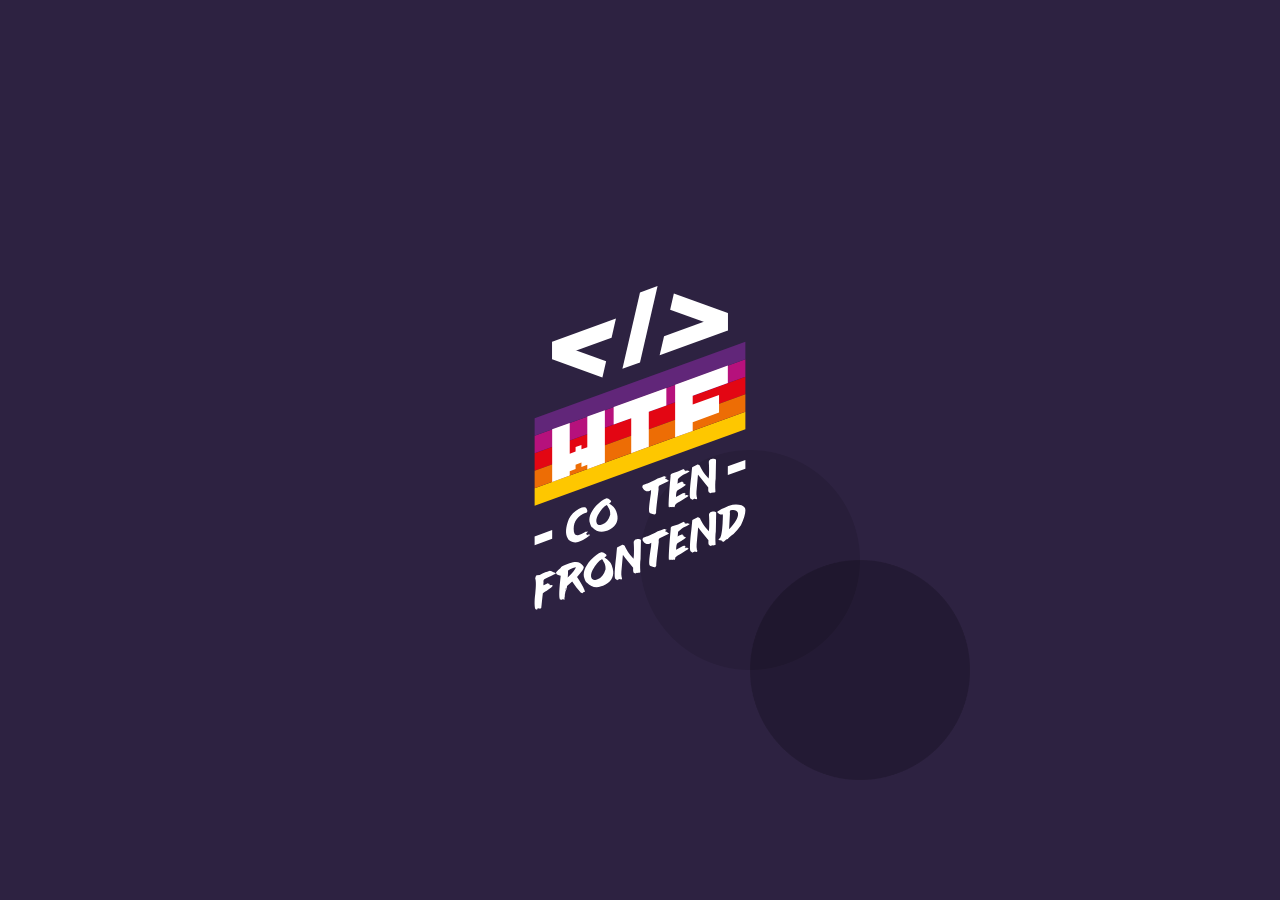
==== index.html @ ed222a89 "Updates" ====
<!doctype html><html lang="en"><head><meta charset="UTF-8"/><meta name="viewport" content="width=device-width,initial-scale=1"/><title>WTF: Webpack starter kit</title><meta name="description" content="Your project description"/><meta property="og:title" content=""/><meta property="og:description" content=""/><meta property="og:url" content=""/><meta property="og:image" content="https://maciejkorsan.com/wtf-gulp-starter/assets/img/cover.png"/><link rel="manifest" href="manifest.json"/><link rel="apple-touch-icon" sizes="180x180" href="pwa/apple-icon-180.png"/><link rel="apple-touch-icon" sizes="167x167" href="pwa/apple-icon-167.png"/><link rel="apple-touch-icon" sizes="152x152" href="pwa/apple-icon-152.png"/><link rel="apple-touch-icon" sizes="120x120" href="pwa/apple-icon-120.png"/><meta name="apple-mobile-web-app-capable" content="yes"/><link rel="apple-touch-startup-image" href="pwa/apple-splash-2048-2732.png" media="(device-width: 1024px) and (device-height: 1366px) and (-webkit-device-pixel-ratio: 2) and (orientation: portrait)"/><link rel="apple-touch-startup-image" href="pwa/apple-splash-2732-2048.png" media="(device-width: 1024px) and (device-height: 1366px) and (-webkit-device-pixel-ratio: 2) and (orientation: landscape)"/><link rel="apple-touch-startup-image" href="pwa/apple-splash-1668-2388.png" media="(device-width: 834px) and (device-height: 1194px) and (-webkit-device-pixel-ratio: 2) and (orientation: portrait)"/><link rel="apple-touch-startup-image" href="pwa/apple-splash-2388-1668.png" media="(device-width: 834px) and (device-height: 1194px) and (-webkit-device-pixel-ratio: 2) and (orientation: landscape)"/><link rel="apple-touch-startup-image" href="pwa/apple-splash-1668-2224.png" media="(device-width: 834px) and (device-height: 1112px) and (-webkit-device-pixel-ratio: 2) and (orientation: portrait)"/><link rel="apple-touch-startup-image" href="pwa/apple-splash-2224-1668.png" media="(device-width: 834px) and (device-height: 1112px) and (-webkit-device-pixel-ratio: 2) and (orientation: landscape)"/><link rel="apple-touch-startup-image" href="pwa/apple-splash-1536-2048.png" media="(device-width: 768px) and (device-height: 1024px) and (-webkit-device-pixel-ratio: 2) and (orientation: portrait)"/><link rel="apple-touch-startup-image" href="pwa/apple-splash-2048-1536.png" media="(device-width: 768px) and (device-height: 1024px) and (-webkit-device-pixel-ratio: 2) and (orientation: landscape)"/><link rel="apple-touch-startup-image" href="pwa/apple-splash-1242-2688.png" media="(device-width: 414px) and (device-height: 896px) and (-webkit-device-pixel-ratio: 3) and (orientation: portrait)"/><link rel="apple-touch-startup-image" href="pwa/apple-splash-2688-1242.png" media="(device-width: 414px) and (device-height: 896px) and (-webkit-device-pixel-ratio: 3) and (orientation: landscape)"/><link rel="apple-touch-startup-image" href="pwa/apple-splash-1125-2436.png" media="(device-width: 375px) and (device-height: 812px) and (-webkit-device-pixel-ratio: 3) and (orientation: portrait)"/><link rel="apple-touch-startup-image" href="pwa/apple-splash-2436-1125.png" media="(device-width: 375px) and (device-height: 812px) and (-webkit-device-pixel-ratio: 3) and (orientation: landscape)"/><link rel="apple-touch-startup-image" href="pwa/apple-splash-828-1792.png" media="(device-width: 414px) and (device-height: 896px) and (-webkit-device-pixel-ratio: 2) and (orientation: portrait)"/><link rel="apple-touch-startup-image" href="pwa/apple-splash-1792-828.png" media="(device-width: 414px) and (device-height: 896px) and (-webkit-device-pixel-ratio: 2) and (orientation: landscape)"/><link rel="apple-touch-startup-image" href="pwa/apple-splash-1242-2208.png" media="(device-width: 414px) and (device-height: 736px) and (-webkit-device-pixel-ratio: 3) and (orientation: portrait)"/><link rel="apple-touch-startup-image" href="pwa/apple-splash-2208-1242.png" media="(device-width: 414px) and (device-height: 736px) and (-webkit-device-pixel-ratio: 3) and (orientation: landscape)"/><link rel="apple-touch-startup-image" href="pwa/apple-splash-750-1334.png" media="(device-width: 375px) and (device-height: 667px) and (-webkit-device-pixel-ratio: 2) and (orientation: portrait)"/><link rel="apple-touch-startup-image" href="pwa/apple-splash-1334-750.png" media="(device-width: 375px) and (device-height: 667px) and (-webkit-device-pixel-ratio: 2) and (orientation: landscape)"/><link rel="apple-touch-startup-image" href="pwa/apple-splash-640-1136.png" media="(device-width: 320px) and (device-height: 568px) and (-webkit-device-pixel-ratio: 2) and (orientation: portrait)"/><link rel="apple-touch-startup-image" href="pwa/apple-splash-1136-640.png" media="(device-width: 320px) and (device-height: 568px) and (-webkit-device-pixel-ratio: 2) and (orientation: landscape)"/><link href="index.a3be46e7.css" rel="stylesheet"></head><body><div class="hello"><img class="hello__logo" src="img/logo.da3a9100.svg" alt="WTF "/> <span class="hello__circles"></span></div><script src="index.a3be46e7.js"></script></body></html>
---- index.a3be46e7.css ----
/*! normalize.css v8.0.1 | MIT License | github.com/necolas/normalize.css */html{line-height:1.15;-webkit-text-size-adjust:100%}body{margin:0}main{display:block}h1{font-size:2em;margin:.67em 0}hr{box-sizing:content-box;height:0;overflow:visible}pre{font-family:monospace,monospace;font-size:1em}a{background-color:transparent}abbr[title]{border-bottom:none;text-decoration:underline;text-decoration:underline dotted}b,strong{font-weight:bolder}code,kbd,samp{font-family:monospace,monospace;font-size:1em}small{font-size:80%}sub,sup{font-size:75%;line-height:0;position:relative;vertical-align:baseline}sub{bottom:-.25em}sup{top:-.5em}img{border-style:none}button,input,optgroup,select,textarea{font-family:inherit;font-size:100%;line-height:1.15;margin:0}button,input{overflow:visible}button,select{text-transform:none}[type=button],[type=reset],[type=submit],button{-webkit-appearance:button}[type=button]::-moz-focus-inner,[type=reset]::-moz-focus-inner,[type=submit]::-moz-focus-inner,button::-moz-focus-inner{border-style:none;padding:0}[type=button]:-moz-focusring,[type=reset]:-moz-focusring,[type=submit]:-moz-focusring,button:-moz-focusring{outline:1px dotted ButtonText}fieldset{padding:.35em .75em .625em}legend{box-sizing:border-box;color:inherit;display:table;max-width:100%;padding:0;white-space:normal}progress{vertical-align:baseline}textarea{overflow:auto}[type=checkbox],[type=radio]{box-sizing:border-box;padding:0}[type=number]::-webkit-inner-spin-button,[type=number]::-webkit-outer-spin-button{height:auto}[type=search]{-webkit-appearance:textfield;outline-offset:-2px}[type=search]::-webkit-search-decoration{-webkit-appearance:none}::-webkit-file-upload-button{-webkit-appearance:button;font:inherit}details{display:block}summary{display:list-item}[hidden],template{display:none}@-webkit-keyframes circles{0%{transform:translate(-50%,-50%) scale(1)}20%{transform:translate(-50%,-50%) scale(1.5)}30%{transform:translate(-50%,-50%) scale(.8)}70%{transform:translate(-50%,-50%) scale(1.9)}to{transform:translate(-50%,-50%) scale(1)}}@keyframes circles{0%{transform:translate(-50%,-50%) scale(1)}20%{transform:translate(-50%,-50%) scale(1.5)}30%{transform:translate(-50%,-50%) scale(.8)}70%{transform:translate(-50%,-50%) scale(1.9)}to{transform:translate(-50%,-50%) scale(1)}}.hello{position:relative;z-index:0}.hello__logo{position:relative;z-index:2020}.hello__circles{position:absolute;top:50%;left:50%;will-change:transform;width:220px;height:220px;background:rgba(0,0,0,.1);border-radius:50%;-webkit-animation:circles 20s ease-in infinite;animation:circles 20s ease-in infinite}.hello__circles:after{-webkit-animation:circles 17s ease-out infinite;animation:circles 17s ease-out infinite}.hello__circles:after,.hello__circles:before{position:absolute;top:50%;left:50%;will-change:transform;width:220px;height:220px;background:rgba(0,0,0,.1);border-radius:50%;content:"";display:block;z-index:1}.hello__circles:before{-webkit-animation:circles 20s ease-in infinite;animation:circles 20s ease-in infinite}body{background:#2d2241;color:#fff;display:flex;align-items:center;justify-content:center;min-height:100vh}
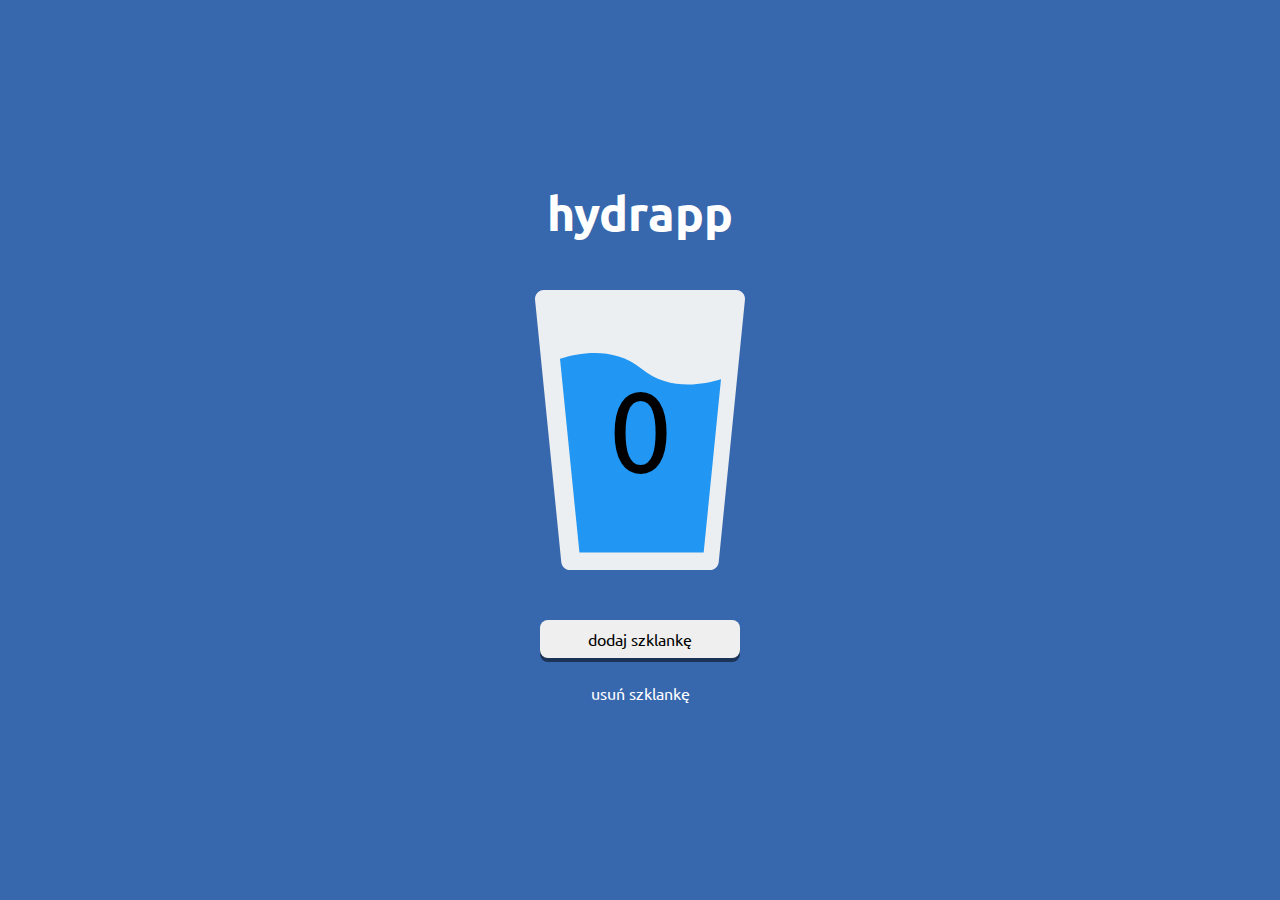
==== commit 830cddc9: "Updates" ====
--- a/index.html
+++ b/index.html
@@ -1 +1 @@
-<!doctype html><html lang="en"><head><meta charset="UTF-8"/><meta name="viewport" content="width=device-width,initial-scale=1"/><title>WTF: Webpack starter kit</title><meta name="description" content="Your project description"/><meta property="og:title" content=""/><meta property="og:description" content=""/><meta property="og:url" content=""/><meta property="og:image" content="https://maciejkorsan.com/wtf-gulp-starter/assets/img/cover.png"/><link rel="manifest" href="manifest.json"/><link rel="apple-touch-icon" sizes="180x180" href="pwa/apple-icon-180.png"/><link rel="apple-touch-icon" sizes="167x167" href="pwa/apple-icon-167.png"/><link rel="apple-touch-icon" sizes="152x152" href="pwa/apple-icon-152.png"/><link rel="apple-touch-icon" sizes="120x120" href="pwa/apple-icon-120.png"/><meta name="apple-mobile-web-app-capable" content="yes"/><link rel="apple-touch-startup-image" href="pwa/apple-splash-2048-2732.png" media="(device-width: 1024px) and (device-height: 1366px) and (-webkit-device-pixel-ratio: 2) and (orientation: portrait)"/><link rel="apple-touch-startup-image" href="pwa/apple-splash-2732-2048.png" media="(device-width: 1024px) and (device-height: 1366px) and (-webkit-device-pixel-ratio: 2) and (orientation: landscape)"/><link rel="apple-touch-startup-image" href="pwa/apple-splash-1668-2388.png" media="(device-width: 834px) and (device-height: 1194px) and (-webkit-device-pixel-ratio: 2) and (orientation: portrait)"/><link rel="apple-touch-startup-image" href="pwa/apple-splash-2388-1668.png" media="(device-width: 834px) and (device-height: 1194px) and (-webkit-device-pixel-ratio: 2) and (orientation: landscape)"/><link rel="apple-touch-startup-image" href="pwa/apple-splash-1668-2224.png" media="(device-width: 834px) and (device-height: 1112px) and (-webkit-device-pixel-ratio: 2) and (orientation: portrait)"/><link rel="apple-touch-startup-image" href="pwa/apple-splash-2224-1668.png" media="(device-width: 834px) and (device-height: 1112px) and (-webkit-device-pixel-ratio: 2) and (orientation: landscape)"/><link rel="apple-touch-startup-image" href="pwa/apple-splash-1536-2048.png" media="(device-width: 768px) and (device-height: 1024px) and (-webkit-device-pixel-ratio: 2) and (orientation: portrait)"/><link rel="apple-touch-startup-image" href="pwa/apple-splash-2048-1536.png" media="(device-width: 768px) and (device-height: 1024px) and (-webkit-device-pixel-ratio: 2) and (orientation: landscape)"/><link rel="apple-touch-startup-image" href="pwa/apple-splash-1242-2688.png" media="(device-width: 414px) and (device-height: 896px) and (-webkit-device-pixel-ratio: 3) and (orientation: portrait)"/><link rel="apple-touch-startup-image" href="pwa/apple-splash-2688-1242.png" media="(device-width: 414px) and (device-height: 896px) and (-webkit-device-pixel-ratio: 3) and (orientation: landscape)"/><link rel="apple-touch-startup-image" href="pwa/apple-splash-1125-2436.png" media="(device-width: 375px) and (device-height: 812px) and (-webkit-device-pixel-ratio: 3) and (orientation: portrait)"/><link rel="apple-touch-startup-image" href="pwa/apple-splash-2436-1125.png" media="(device-width: 375px) and (device-height: 812px) and (-webkit-device-pixel-ratio: 3) and (orientation: landscape)"/><link rel="apple-touch-startup-image" href="pwa/apple-splash-828-1792.png" media="(device-width: 414px) and (device-height: 896px) and (-webkit-device-pixel-ratio: 2) and (orientation: portrait)"/><link rel="apple-touch-startup-image" href="pwa/apple-splash-1792-828.png" media="(device-width: 414px) and (device-height: 896px) and (-webkit-device-pixel-ratio: 2) and (orientation: landscape)"/><link rel="apple-touch-startup-image" href="pwa/apple-splash-1242-2208.png" media="(device-width: 414px) and (device-height: 736px) and (-webkit-device-pixel-ratio: 3) and (orientation: portrait)"/><link rel="apple-touch-startup-image" href="pwa/apple-splash-2208-1242.png" media="(device-width: 414px) and (device-height: 736px) and (-webkit-device-pixel-ratio: 3) and (orientation: landscape)"/><link rel="apple-touch-startup-image" href="pwa/apple-splash-750-1334.png" media="(device-width: 375px) and (device-height: 667px) and (-webkit-device-pixel-ratio: 2) and (orientation: portrait)"/><link rel="apple-touch-startup-image" href="pwa/apple-splash-1334-750.png" media="(device-width: 375px) and (device-height: 667px) and (-webkit-device-pixel-ratio: 2) and (orientation: landscape)"/><link rel="apple-touch-startup-image" href="pwa/apple-splash-640-1136.png" media="(device-width: 320px) and (device-height: 568px) and (-webkit-device-pixel-ratio: 2) and (orientation: portrait)"/><link rel="apple-touch-startup-image" href="pwa/apple-splash-1136-640.png" media="(device-width: 320px) and (device-height: 568px) and (-webkit-device-pixel-ratio: 2) and (orientation: landscape)"/><link href="index.a3be46e7.css" rel="stylesheet"></head><body><div class="hello"><img class="hello__logo" src="img/logo.da3a9100.svg" alt="WTF "/> <span class="hello__circles"></span></div><script src="index.a3be46e7.js"></script></body></html>+<!doctype html><html lang="en"><head><meta charset="UTF-8"><meta name="viewport" content="width=device-width,initial-scale=1"><title>Hydrapp</title><meta name="description" content="App that can count your drinked water"><meta property="og:title" content="Hydrapp"><meta property="og:description" content="App that can count your drinked water"><meta property="og:url" content="https://K3TJ0V.github.io/hydrapp/"><meta property="og:image" content="https://maciejkorsan.com/wtf-gulp-starter/assets/img/cover.png"><link rel="apple-touch-icon" href="../../public/pwa/apple-icon-180.png"><meta name="apple-mobile-web-app-capable" content="yes"><link rel="apple-touch-startup-image" href="../../public/pwa/" media="(device-width: 1024px) and (device-height: 1366px) and (-webkit-device-pixel-ratio: 2) and (orientation: portrait)"><link rel="apple-touch-startup-image" href="../../public/pwa/apple-splash-2732-2048.png" media="(device-width: 1024px) and (device-height: 1366px) and (-webkit-device-pixel-ratio: 2) and (orientation: landscape)"><link rel="apple-touch-startup-image" href="../../public/pwa/apple-splash-1668-2388.png" media="(device-width: 834px) and (device-height: 1194px) and (-webkit-device-pixel-ratio: 2) and (orientation: portrait)"><link rel="apple-touch-startup-image" href="../../public/pwa/apple-splash-2388-1668.png" media="(device-width: 834px) and (device-height: 1194px) and (-webkit-device-pixel-ratio: 2) and (orientation: landscape)"><link rel="apple-touch-startup-image" href="../../public/pwa/apple-splash-1536-2048.png" media="(device-width: 768px) and (device-height: 1024px) and (-webkit-device-pixel-ratio: 2) and (orientation: portrait)"><link rel="apple-touch-startup-image" href="../../public/pwa/apple-splash-2048-1536.png" media="(device-width: 768px) and (device-height: 1024px) and (-webkit-device-pixel-ratio: 2) and (orientation: landscape)"><link rel="apple-touch-startup-image" href="../../public/pwa/apple-splash-1668-2224.png" media="(device-width: 834px) and (device-height: 1112px) and (-webkit-device-pixel-ratio: 2) and (orientation: portrait)"><link rel="apple-touch-startup-image" href="../../public/pwa/apple-splash-2224-1668.png" media="(device-width: 834px) and (device-height: 1112px) and (-webkit-device-pixel-ratio: 2) and (orientation: landscape)"><link rel="apple-touch-startup-image" href="../../public/pwa/apple-splash-1620-2160.png" media="(device-width: 810px) and (device-height: 1080px) and (-webkit-device-pixel-ratio: 2) and (orientation: portrait)"><link rel="apple-touch-startup-image" href="../../public/pwa/apple-splash-2160-1620.png" media="(device-width: 810px) and (device-height: 1080px) and (-webkit-device-pixel-ratio: 2) and (orientation: landscape)"><link rel="apple-touch-startup-image" href="../../public/pwa/apple-splash-1290-2796.png" media="(device-width: 430px) and (device-height: 932px) and (-webkit-device-pixel-ratio: 3) and (orientation: portrait)"><link rel="apple-touch-startup-image" href="../../public/pwa/apple-splash-2796-1290.png" media="(device-width: 430px) and (device-height: 932px) and (-webkit-device-pixel-ratio: 3) and (orientation: landscape)"><link rel="apple-touch-startup-image" href="../../public/pwa/apple-splash-1179-2556.png" media="(device-width: 393px) and (device-height: 852px) and (-webkit-device-pixel-ratio: 3) and (orientation: portrait)"><link rel="apple-touch-startup-image" href="../../public/pwa/apple-splash-2556-1179.png" media="(device-width: 393px) and (device-height: 852px) and (-webkit-device-pixel-ratio: 3) and (orientation: landscape)"><link rel="apple-touch-startup-image" href="../../public/pwa/apple-splash-1284-2778.png" media="(device-width: 428px) and (device-height: 926px) and (-webkit-device-pixel-ratio: 3) and (orientation: portrait)"><link rel="apple-touch-startup-image" href="../../public/pwa/apple-splash-2778-1284.png" media="(device-width: 428px) and (device-height: 926px) and (-webkit-device-pixel-ratio: 3) and (orientation: landscape)"><link rel="apple-touch-startup-image" href="../../public/pwa/apple-splash-1170-2532.png" media="(device-width: 390px) and (device-height: 844px) and (-webkit-device-pixel-ratio: 3) and (orientation: portrait)"><link rel="apple-touch-startup-image" href="../../public/pwa/apple-splash-2532-1170.png" media="(device-width: 390px) and (device-height: 844px) and (-webkit-device-pixel-ratio: 3) and (orientation: landscape)"><link rel="apple-touch-startup-image" href="../../public/pwa/apple-splash-1125-2436.png" media="(device-width: 375px) and (device-height: 812px) and (-webkit-device-pixel-ratio: 3) and (orientation: portrait)"><link rel="apple-touch-startup-image" href="../../public/pwa/apple-splash-2436-1125.png" media="(device-width: 375px) and (device-height: 812px) and (-webkit-device-pixel-ratio: 3) and (orientation: landscape)"><link rel="apple-touch-startup-image" href="../../public/pwa/apple-splash-1242-2688.png" media="(device-width: 414px) and (device-height: 896px) and (-webkit-device-pixel-ratio: 3) and (orientation: portrait)"><link rel="apple-touch-startup-image" href="../../public/pwa/apple-splash-2688-1242.png" media="(device-width: 414px) and (device-height: 896px) and (-webkit-device-pixel-ratio: 3) and (orientation: landscape)"><link rel="apple-touch-startup-image" href="../../public/pwa/apple-splash-828-1792.png" media="(device-width: 414px) and (device-height: 896px) and (-webkit-device-pixel-ratio: 2) and (orientation: portrait)"><link rel="apple-touch-startup-image" href="../../public/pwa/apple-splash-1792-828.png" media="(device-width: 414px) and (device-height: 896px) and (-webkit-device-pixel-ratio: 2) and (orientation: landscape)"><link rel="apple-touch-startup-image" href="../../public/pwa/apple-splash-1242-2208.png" media="(device-width: 414px) and (device-height: 736px) and (-webkit-device-pixel-ratio: 3) and (orientation: portrait)"><link rel="apple-touch-startup-image" href="../../public/pwa/apple-splash-2208-1242.png" media="(device-width: 414px) and (device-height: 736px) and (-webkit-device-pixel-ratio: 3) and (orientation: landscape)"><link rel="apple-touch-startup-image" href="../../public/pwa/apple-splash-750-1334.png" media="(device-width: 375px) and (device-height: 667px) and (-webkit-device-pixel-ratio: 2) and (orientation: portrait)"><link rel="apple-touch-startup-image" href="../../public/pwa/apple-splash-1334-750.png" media="(device-width: 375px) and (device-height: 667px) and (-webkit-device-pixel-ratio: 2) and (orientation: landscape)"><link rel="apple-touch-startup-image" href="../../public/pwa/apple-splash-640-1136.png" media="(device-width: 320px) and (device-height: 568px) and (-webkit-device-pixel-ratio: 2) and (orientation: portrait)"><link rel="apple-touch-startup-image" href="../../public/pwa/apple-splash-1136-640.png" media="(device-width: 320px) and (device-height: 568px) and (-webkit-device-pixel-ratio: 2) and (orientation: landscape)"><link href="index.2b704a82.css" rel="stylesheet"></head><body><main class="main"><h1 class="header">hydrapp</h1><div class="glass"><img class="glass__image" src="img/water-glass.c64bdad4.svg" alt="szklanka"> <span class="glass__counter glass__counter--js">0</span></div><button class="main__add main__add--js">dodaj szklankę</button> <button class="main__less main__less--js">usuń szklankę</button></main><script src="index.2b704a82.js"></script></body></html>--- a/index.2b704a82.css
+++ b/index.2b704a82.css
@@ -0,0 +1,2 @@
+@import url(https://fonts.googleapis.com/css2?family=Bungee+Spice&family=Ubuntu:wght@300;400;500&display=swap);
+/*! normalize.css v8.0.1 | MIT License | github.com/necolas/normalize.css */html{line-height:1.15;-webkit-text-size-adjust:100%}body{margin:0}main{display:block}h1{font-size:2em;margin:.67em 0}hr{box-sizing:content-box;height:0;overflow:visible}pre{font-family:monospace,monospace;font-size:1em}a{background-color:transparent}abbr[title]{border-bottom:none;text-decoration:underline;text-decoration:underline dotted}b,strong{font-weight:bolder}code,kbd,samp{font-family:monospace,monospace;font-size:1em}small{font-size:80%}sub,sup{font-size:75%;line-height:0;position:relative;vertical-align:baseline}sub{bottom:-.25em}sup{top:-.5em}img{border-style:none}button,input,optgroup,select,textarea{font-family:inherit;font-size:100%;line-height:1.15;margin:0}button,input{overflow:visible}button,select{text-transform:none}[type=button],[type=reset],[type=submit],button{-webkit-appearance:button}[type=button]::-moz-focus-inner,[type=reset]::-moz-focus-inner,[type=submit]::-moz-focus-inner,button::-moz-focus-inner{border-style:none;padding:0}[type=button]:-moz-focusring,[type=reset]:-moz-focusring,[type=submit]:-moz-focusring,button:-moz-focusring{outline:1px dotted ButtonText}fieldset{padding:.35em .75em .625em}legend{box-sizing:border-box;color:inherit;display:table;max-width:100%;padding:0;white-space:normal}progress{vertical-align:baseline}textarea{overflow:auto}[type=checkbox],[type=radio]{box-sizing:border-box;padding:0}[type=number]::-webkit-inner-spin-button,[type=number]::-webkit-outer-spin-button{height:auto}[type=search]{-webkit-appearance:textfield;outline-offset:-2px}[type=search]::-webkit-search-decoration{-webkit-appearance:none}::-webkit-file-upload-button{-webkit-appearance:button;font:inherit}details{display:block}summary{display:list-item}[hidden],template{display:none}body{background-color:#3767ad;font-family:Ubuntu}.header{margin-bottom:50px;color:#fff;font-size:48px}.main{width:100vw;height:85vh;display:flex;flex-direction:column;justify-content:center;align-items:center;margin-top:50px}.main__add{margin-bottom:16px;border-radius:8px;box-shadow:0 4px 0 0 rgba(0,0,0,.5)}.main__add,.main__less{width:200px;padding:10px;border:none}.main__less{background:none;color:#fff}.main__error{color:red;background-color:#000;position:absolute;bottom:80px;border-radius:5px;padding:5px}.main__error--off{display:none}.glass{position:relative;display:flex;justify-content:center;align-items:center;margin-bottom:50px}.glass__counter{position:absolute;font-size:112px}